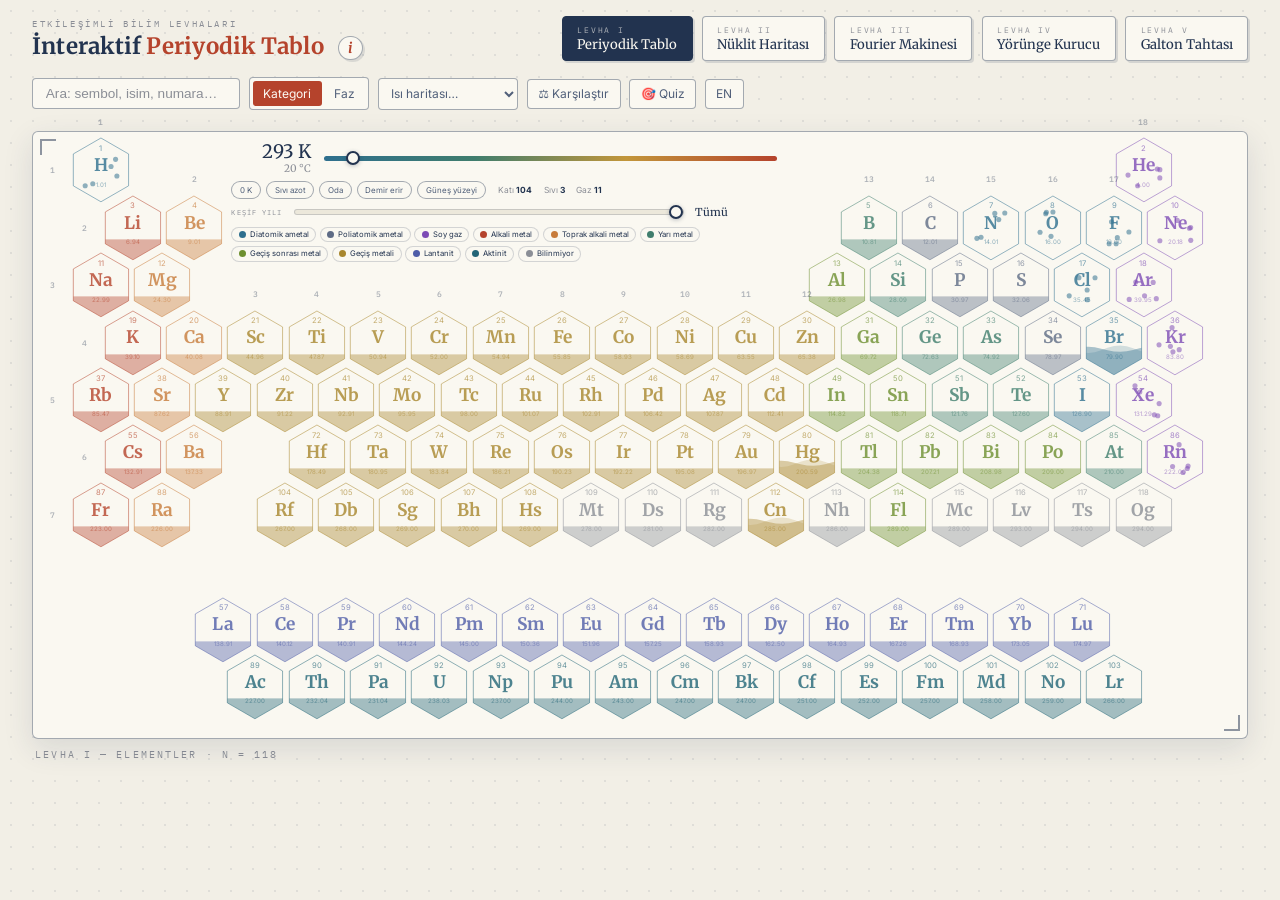
==== index.html @ 54279ea4 "Levha VI (Hücre Gezgini) seriden çıkarıldı: sekmeler kaldırıldı Co-Authored-By: Claude Fable 5 <nore" ====
<!DOCTYPE html>
<html lang="tr">
<head>
<meta charset="UTF-8">
<meta name="viewport" content="width=device-width, initial-scale=1.0">
<title>İnteraktif Periyodik Tablo</title>
<link rel="stylesheet" href="style.css">
</head>
<body>
<header class="topbar">
  <div class="brand">
    <div class="kicker" data-i18n="kicker">Etkileşimli Bilim Levhaları</div>
    <h1>İnteraktif <span>Periyodik Tablo</span>
      <button class="info-btn" id="infoBtn" title="Bu levha nedir?">i</button></h1>
  </div>
  <nav class="plate-nav">
    <a class="plate-tab active page-link" href="index.html">
      <span class="fig" data-i18n="fig1">Levha I</span>
      <span class="lbl" data-i18n="tabPt">Periyodik Tablo</span>
    </a>
    <a class="plate-tab page-link" href="nuclides.html">
      <span class="fig" data-i18n="fig2">Levha II</span>
      <span class="lbl" data-i18n="tabNuc">Nüklit Haritası</span>
    </a>
    <a class="plate-tab page-link" href="https://hakanatas.github.io/fourier-cizim-makinesi/">
      <span class="fig" data-i18n="fig3">Levha III</span>
      <span class="lbl" data-i18n="tabFx">Fourier Makinesi</span>
    </a>
    <a class="plate-tab page-link" href="https://hakanatas.github.io/yorunge-kurucu/">
      <span class="fig" data-i18n="fig4">Levha IV</span>
      <span class="lbl" data-i18n="tabOrb">Yörünge Kurucu</span>
    </a>
    <a class="plate-tab page-link" href="https://hakanatas.github.io/galton-tahtasi/">
      <span class="fig" data-i18n="fig5">Levha V</span>
      <span class="lbl" data-i18n="tabGalton">Galton Tahtası</span>
    </a>
  </nav>
  <div class="controls">
    <input id="search" type="text" data-i18n-ph="searchPh" placeholder="Ara: sembol, isim, numara…" autocomplete="off">
    <div class="modes" id="modes">
      <button data-mode="cat" class="active" data-i18n="modeCat">Kategori</button>
      <button data-mode="phase" data-i18n="modePhase">Faz</button>
    </div>
    <select id="heatSelect">
      <option value="" data-i18n="heatPh">Isı haritası…</option>
      <option value="en" data-i18n="modeEn">Elektronegatiflik</option>
      <option value="density" data-i18n="modeDensity">Yoğunluk</option>
      <option value="ion" data-i18n="modeIon">İyonlaşma enerjisi</option>
      <option value="mass" data-i18n="modeMass">Atom kütlesi</option>
      <option value="radius" data-i18n="modeRadius">Atom yarıçapı</option>
      <option value="year" data-i18n="modeYear">Keşif yılı</option>
      <option value="melt" data-i18n="modeMelt">Erime noktası</option>
      <option value="boil" data-i18n="modeBoil">Kaynama noktası</option>
    </select>
    <button id="compareBtn" class="tool-btn" data-i18n="compare">⚖ Karşılaştır</button>
    <button id="quizBtn" class="tool-btn" data-i18n="quiz">🎯 Quiz</button>
    <button id="langBtn" class="tool-btn">EN</button>
  </div>
</header>

<div class="table-wrap">
  <div class="center-controls">
    <div class="temp-row">
      <div class="temp-readout">
        <span id="tempK">293 K</span>
        <span id="tempC">20 °C</span>
      </div>
      <input id="tempSlider" type="range" min="0" max="6000" step="1" value="293">
    </div>
    <div class="temp-presets">
      <button data-t="0">0 K</button>
      <button data-t="77" data-i18n="pN2">Sıvı azot</button>
      <button data-t="293" data-i18n="pRoom">Oda</button>
      <button data-t="1811" data-i18n="pIron">Demir erir</button>
      <button data-t="5800" data-i18n="pSun">Güneş yüzeyi</button>
      <span class="phase-counts" id="phaseCounts"></span>
    </div>
    <div class="year-row">
      <span class="year-label" data-i18n="yearLabel">Keşif yılı</span>
      <input id="yearSlider" type="range" min="1650" max="2020" step="1" value="2020">
      <span id="yearReadout" data-i18n="yearAll">Tümü</span>
    </div>
    <div class="legend" id="legend"></div>
  </div>
  <div class="table-scroll">
    <div id="container"></div>
  </div>
  <div class="plate-caption" data-i18n="caption1">Levha I — Elementler · N = 118</div>
</div>

<div id="tooltip" class="tooltip" hidden></div>

<div id="panelBackdrop" class="panel-backdrop" hidden></div>
<aside id="panel" class="panel" hidden>
  <button class="panel-close" id="panelClose">×</button>
  <div class="panel-head">
    <svg id="panelHex" viewBox="0 0 120 120"></svg>
    <div class="panel-title">
      <h2 id="pName"></h2>
      <p id="pEn"></p>
      <p id="pCat"></p>
    </div>
  </div>
  <div class="panel-phase" id="pPhase"></div>
  <div class="panel-intro">
    <img id="pImg" alt="" loading="lazy">
    <p id="pBlurb"></p>
  </div>
  <svg id="bohr" viewBox="0 0 320 320"></svg>
  <h3 class="panel-sub" data-i18n="orbitals">Orbital dolulukları</h3>
  <div id="orbitals" class="orbitals"></div>
  <dl class="props" id="pProps"></dl>
  <figure id="specFig" class="spec-fig" hidden>
    <img id="pSpec" alt="" loading="lazy">
    <figcaption data-i18n="spectrum">Emisyon spektrumu</figcaption>
  </figure>
  <div class="wiki-links">
    <a id="isoLink" class="page-link" data-i18n="isotopes">🧭 İzotoplar</a>
    <a id="wikiTr" target="_blank" rel="noopener">Vikipedi (TR) ↗</a>
    <a id="wikiEn" target="_blank" rel="noopener">Wikipedia (EN) ↗</a>
  </div>
</aside>

<div id="compareCard" class="compare-card" hidden>
  <button class="panel-close" id="compareClose">×</button>
  <div class="compare-hint" id="compareHint"></div>
  <div class="compare-body" id="compareBody"></div>
</div>

<div id="quizCard" class="quiz-card" hidden>
  <button class="panel-close" id="quizClose">×</button>
  <div class="quiz-progress" id="quizProgress"></div>
  <div class="quiz-question" id="quizQuestion"></div>
  <div class="quiz-answers" id="quizAnswers"></div>
  <div class="quiz-feedback" id="quizFeedback"></div>
</div>

<svg width="0" height="0" style="position:absolute">
  <defs>
    <clipPath id="hexClip"><path id="hexClipPath"></path></clipPath>
  </defs>
</svg>

<div class="modal-backdrop" id="infoModal" hidden>
  <div class="modal">
    <button class="modal-close" id="infoClose" aria-label="Kapat">×</button>
    <div class="modal-body">
      <div class="lang-tr">
        <div class="modal-kicker">Levha I · Rehber</div>
        <h2>İnteraktif <span>Periyodik Tablo</span></h2>
        <p>Bu levha, bilinen 118 kimyasal elementin tamamını gösteren canlı bir periyodik tablodur.
          Her element altıgen bir karodur ve maddenin hâli (katı/sıvı/gaz) minik bir animasyonla canlandırılır.</p>
        <h3>Neler yapabilirsin</h3>
        <ul>
          <li><b>Sıcaklık kaydırıcısı</b> (0–6000 K): sürükledikçe her element gerçek erime/kaynama noktasına göre hâl değiştirir; katı/sıvı/gaz sayaçları anında güncellenir.</li>
          <li><b>Keşif yılı</b> kaydırıcısı: elementleri tarih sırasına göre ortaya çıkarır — 1800'de yalnızca 35 element biliniyordu.</li>
          <li><b>Isı haritaları</b>: elektronegatiflik, yoğunluk, iyonlaşma enerjisi, atom yarıçapı gibi özellikleri renk gradyanıyla gösterir.</li>
          <li><b>Arama ve filtre</b>: sembol, ad veya numarayla ara; lejanttan kategori aç/kapat.</li>
          <li>Bir elemente tıkla: <b>detay paneli</b> açılır — dönen Bohr modeli, orbital dizilimi, fiziksel/kimyasal veriler ve "İzotoplar" bağlantısı.</li>
        </ul>
        <h3>Bilimsel arka plan</h3>
        <p>Elementler artan atom numarasına (çekirdekteki proton sayısı) göre dizilir. Aynı sütundaki
          (grup) elementler benzer kimyasal davranış gösterir; aynı satır (periyot) aynı elektron kabuğunu
          doldurur. Bu düzenli tekrara "periyodik yasa" denir.</p>
        <div class="modal-tip">💡 İpucu: Sıcaklığı 5800 K'e (Güneş yüzeyi) çek ve neredeyse tüm tablonun gaza dönüşmesini izle.</div>
      </div>
      <div class="lang-en" hidden>
        <div class="modal-kicker">Plate I · Guide</div>
        <h2>Interactive <span>Periodic Table</span></h2>
        <p>This plate is a living periodic table of all 118 known chemical elements. Each element is a
          hexagonal tile, and its state of matter (solid/liquid/gas) is brought to life with a tiny animation.</p>
        <h3>What you can do</h3>
        <ul>
          <li><b>Temperature slider</b> (0–6000 K): as you drag, every element changes state at its real melting/boiling point; solid/liquid/gas counters update instantly.</li>
          <li><b>Year discovered</b> slider: reveals elements in historical order — only 35 were known in 1800.</li>
          <li><b>Heatmaps</b>: show electronegativity, density, ionization energy, atomic radius and more as a color gradient.</li>
          <li><b>Search & filter</b>: find by symbol, name or number; toggle categories from the legend.</li>
          <li>Click an element for the <b>detail panel</b> — a spinning Bohr model, orbital configuration, physical/chemical data and an "Isotopes" link.</li>
        </ul>
        <h3>The science</h3>
        <p>Elements are ordered by increasing atomic number (protons in the nucleus). Elements in the same
          column (group) behave similarly; each row (period) fills the same electron shell. This regular
          repetition is the "periodic law".</p>
        <div class="modal-tip">💡 Tip: Drag the temperature to 5800 K (the Sun's surface) and watch almost the whole table turn to gas.</div>
      </div>
    </div>
  </div>
</div>

<script src="data.js"></script>
<script src="app.js"></script>
</body>
</html>
---- style.css ----
@import url("https://fonts.googleapis.com/css2?family=Merriweather:ital,wght@0,400;0,700;1,400&family=Inter:wght@400;600;700&family=IBM+Plex+Mono:wght@400;500&display=swap");

/* ---------- dilum.dev esinli "bilimsel levha" teması ---------- */
:root {
  --paper: #f2efe6;                     /* sayfa zemini (krem kâğıt) */
  --paper-2: #faf8f1;                   /* kartlar */
  --paper-3: #ece8db;                   /* iç dolgular */
  --ink: #22334f;                       /* lacivert mürekkep */
  --ink-soft: #51607a;
  --muted: #8b8e96;
  --line: rgba(34, 51, 79, 0.18);
  --line-strong: rgba(34, 51, 79, 0.4);
  --accent: #b5432c;                    /* pas kırmızısı */
  --shadow: 0 10px 30px rgba(34, 51, 79, 0.12);
}

* { box-sizing: border-box; }

body {
  margin: 0;
  background-color: var(--paper);
  background-image: radial-gradient(rgba(34, 51, 79, 0.09) 1px, transparent 1px);
  background-size: 22px 22px;
  color: var(--ink);
  font-family: "Inter", system-ui, sans-serif;
  overflow-x: hidden;
  animation: pageIn 0.45s ease;
}
body.leaving { animation: pageOut 0.26s ease forwards; }
@keyframes pageIn { from { opacity: 0; transform: translateY(10px); } }
@keyframes pageOut { to { opacity: 0; transform: translateY(-10px); } }

/* ---------- header ---------- */
.topbar {
  display: flex;
  align-items: center;
  justify-content: space-between;
  gap: 1rem;
  flex-wrap: wrap;
  padding: 1rem 2.5vw 0.5rem;
}
.brand .kicker {
  font-family: "IBM Plex Mono", monospace;
  font-size: 0.58rem;
  letter-spacing: 0.28em;
  text-transform: uppercase;
  color: var(--muted);
  margin-bottom: 0.15rem;
}
.topbar h1 {
  margin: 0;
  font-family: "Merriweather", serif;
  font-size: 1.4rem;
  color: var(--ink);
  letter-spacing: 0.01em;
}
.topbar h1 span { color: var(--accent); }

/* levha sekmeleri (sayfalar arası gezinme) */
.plate-nav { display: flex; gap: 0.6rem; flex-wrap: wrap; }
.plate-tab {
  display: flex;
  flex-direction: column;
  gap: 0.1rem;
  padding: 0.42rem 0.9rem;
  background: var(--paper-2);
  border: 1px solid var(--line-strong);
  border-radius: 4px;
  text-decoration: none;
  color: var(--ink);
  position: relative;
  transition: all 0.18s;
  box-shadow: 2px 2px 0 rgba(34, 51, 79, 0.14);
}
.plate-tab .fig {
  font-family: "IBM Plex Mono", monospace;
  font-size: 0.52rem;
  letter-spacing: 0.22em;
  text-transform: uppercase;
  color: var(--muted);
}
.plate-tab .lbl { font-family: "Merriweather", serif; font-size: 0.82rem; }
.plate-tab:hover { transform: translateY(-2px); box-shadow: 3px 4px 0 rgba(34, 51, 79, 0.18); }
.plate-tab.active {
  background: var(--ink);
  border-color: var(--ink);
  color: var(--paper-2);
}
.plate-tab.active .fig { color: rgba(250, 248, 241, 0.65); }

.controls { display: flex; align-items: center; gap: 0.55rem; flex-wrap: wrap; }

#search {
  background: var(--paper-2);
  border: 1px solid var(--line-strong);
  color: var(--ink);
  border-radius: 4px;
  padding: 0.45rem 0.8rem;
  font-size: 0.85rem;
  width: 13rem;
  outline: none;
  transition: border-color 0.2s;
}
#search::placeholder { color: var(--muted); }
#search:focus { border-color: var(--accent); }

.modes { display: flex; background: var(--paper-2); border: 1px solid var(--line-strong); border-radius: 4px; padding: 3px; gap: 2px; }
.modes button {
  background: transparent;
  border: none;
  color: var(--ink-soft);
  font-size: 0.75rem;
  font-family: inherit;
  padding: 0.32rem 0.65rem;
  border-radius: 3px;
  cursor: pointer;
  transition: all 0.15s;
  white-space: nowrap;
}
.modes button:hover { color: var(--ink); }
.modes button.active { background: var(--accent); color: #fdfbf5; }

#heatSelect {
  background: var(--paper-2);
  border: 1px solid var(--line-strong);
  color: var(--ink-soft);
  border-radius: 4px;
  padding: 0.4rem 0.5rem;
  font-size: 0.75rem;
  font-family: inherit;
  outline: none;
  cursor: pointer;
}
#heatSelect.active { border-color: var(--accent); color: var(--accent); font-weight: 600; }

.tool-btn {
  background: var(--paper-2);
  border: 1px solid var(--line-strong);
  color: var(--ink-soft);
  font-size: 0.75rem;
  font-family: inherit;
  padding: 0.4rem 0.65rem;
  border-radius: 4px;
  cursor: pointer;
  transition: all 0.15s;
  white-space: nowrap;
}
.tool-btn:hover { color: var(--accent); border-color: var(--accent); }
.tool-btn.active { background: var(--accent); border-color: var(--accent); color: #fdfbf5; }

/* ---------- tablo levhası ---------- */
.table-wrap {
  width: 95vw;
  margin: 0.8rem auto 2rem;
  position: relative;
}
.table-scroll { border-radius: 6px; }
#container {
  width: 95vw;
  height: 47.5vw;
  background: var(--paper-2);
  border: 1px solid var(--line-strong);
  position: relative;
  border-radius: 6px;
  box-shadow: var(--shadow);
}
/* köşe tik işaretleri */
#container::before, #container::after {
  content: "";
  position: absolute;
  width: 14px; height: 14px;
  border-color: var(--ink);
  border-style: solid;
  opacity: 0.5;
}
#container::before { top: 7px; left: 7px; border-width: 2px 0 0 2px; }
#container::after { bottom: 7px; right: 7px; border-width: 0 2px 2px 0; }

.plate-caption {
  margin: 0.55rem 0 0 0.2rem;
  font-family: "IBM Plex Mono", monospace;
  font-size: 0.6rem;
  letter-spacing: 0.22em;
  text-transform: uppercase;
  color: var(--muted);
}

.tile {
  width: 5.2632%;
  height: 10.5264%;
  position: absolute;
  cursor: pointer;
  transition: opacity 0.35s, transform 0.18s, filter 0.18s;
}
.tile:hover { transform: scale(1.28) !important; z-index: 5; }
.tile.dim { opacity: 0.1; pointer-events: none; }
.tile.undiscovered { opacity: 0.05; pointer-events: none; }
.tile.hl { filter: saturate(1.9) contrast(1.25); }
.tile.cmp-sel { filter: saturate(1.8) drop-shadow(0 0 0.35vw rgba(181, 67, 44, 0.7)); }
.tile .svg { width: 100%; height: 100%; overflow: visible; }

.tile.flash-ok { animation: flashOk 0.7s ease; }
.tile.flash-bad { animation: flashBad 0.7s ease; }
@keyframes flashOk {
  0%, 100% { filter: none; }
  30% { filter: saturate(2) drop-shadow(0 0 0.8vw #3f7d6d); }
}
@keyframes flashBad {
  0%, 100% { filter: none; }
  30% { filter: saturate(2) drop-shadow(0 0 0.8vw #b5432c); }
}

.element-name {
  position: absolute;
  left: 50%; top: 42%;
  transform: translate(-50%, -50%);
  font-size: 1.35vw;
  font-family: "Merriweather", serif;
  font-weight: 700;
  pointer-events: none;
}
.element-number {
  position: absolute;
  left: 50%; top: 15%;
  transform: translate(-50%, -50%);
  font-size: 0.6vw;
  pointer-events: none;
}
.element-mass {
  position: absolute;
  left: 50%; top: 71%;
  transform: translate(-50%, -50%);
  font-size: 0.48vw;
  opacity: 0.8;
  pointer-events: none;
}

.grid-label {
  position: absolute;
  color: rgba(34, 51, 79, 0.38);
  font-family: "IBM Plex Mono", monospace;
  font-size: 0.6vw;
  font-weight: 500;
  pointer-events: none;
  transform: translate(-50%, -50%);
}

/* ---------- orta boşluktaki kontroller ---------- */
.center-controls {
  position: absolute;
  left: 16.4%;
  top: 1.7%;
  width: 45%;
  display: flex;
  flex-direction: column;
  gap: 0.45vw;
  z-index: 2;
}
.temp-row { display: flex; align-items: center; gap: 0.9vw; }
.temp-readout {
  display: flex;
  flex-direction: column;
  align-items: flex-end;
  font-family: "Merriweather", serif;
  min-width: 6.2vw;
}
#tempK { font-size: 1.45vw; color: var(--ink); line-height: 1.1; }
#tempC { font-size: 0.8vw; color: var(--muted); }

input[type="range"] {
  -webkit-appearance: none;
  appearance: none;
  flex: 1;
  height: 0.4vw;
  border-radius: 1vw;
  outline: none;
  cursor: pointer;
}
#tempSlider { background: linear-gradient(90deg, #2e6f8e, #3f7d6d, #c2963a, #b5432c); }
#yearSlider { background: var(--paper-3); border: 1px solid var(--line); }
input[type="range"]::-webkit-slider-thumb {
  -webkit-appearance: none;
  appearance: none;
  width: 1.1vw; height: 1.1vw;
  border-radius: 50%;
  background: var(--paper-2);
  border: 2px solid var(--ink);
  box-shadow: 0 1px 4px rgba(34, 51, 79, 0.3);
}
input[type="range"]::-moz-range-thumb {
  width: 1.1vw; height: 1.1vw;
  border-radius: 50%;
  background: var(--paper-2);
  border: 2px solid var(--ink);
}

.temp-presets { display: flex; gap: 0.4vw; flex-wrap: wrap; align-items: center; }
.temp-presets button {
  background: var(--paper-2);
  border: 1px solid var(--line-strong);
  color: var(--ink-soft);
  font-size: 0.62vw;
  font-family: inherit;
  padding: 0.25vw 0.6vw;
  border-radius: 1vw;
  cursor: pointer;
  transition: all 0.15s;
}
.temp-presets button:hover { color: var(--accent); border-color: var(--accent); }

.phase-counts { display: flex; gap: 0.9vw; font-size: 0.66vw; color: var(--muted); margin-left: 0.6vw; }
.phase-counts b { color: var(--ink); }

.year-row { display: flex; align-items: center; gap: 0.7vw; }
.year-label {
  font-family: "IBM Plex Mono", monospace;
  font-size: 0.58vw;
  letter-spacing: 0.15em;
  text-transform: uppercase;
  color: var(--muted);
  white-space: nowrap;
}
#yearReadout {
  font-family: "Merriweather", serif;
  font-size: 0.85vw;
  color: var(--ink);
  min-width: 6.5vw;
}

.legend { display: flex; flex-wrap: wrap; gap: 0.3vw; margin-top: 0.15vw; }
.legend-chip {
  display: flex;
  align-items: center;
  gap: 0.3vw;
  font-size: 0.6vw;
  padding: 0.18vw 0.5vw;
  border-radius: 1vw;
  background: var(--paper-2);
  border: 1px solid var(--line);
  cursor: pointer;
  user-select: none;
  transition: all 0.15s;
}
.legend-chip .dot { width: 0.55vw; height: 0.55vw; border-radius: 50%; }
.legend-chip.off { opacity: 0.32; }
.legend-chip:hover { border-color: var(--line-strong); }

/* ---------- tooltip ---------- */
.tooltip {
  position: fixed;
  z-index: 50;
  background: var(--paper-2);
  border: 1px solid var(--line-strong);
  border-radius: 6px;
  padding: 0.55rem 0.8rem;
  pointer-events: none;
  font-size: 0.75rem;
  line-height: 1.45;
  box-shadow: var(--shadow);
  max-width: 15rem;
  color: var(--ink);
}
.tooltip .tt-name { font-family: "Merriweather", serif; font-size: 0.9rem; }
.tooltip .tt-row { color: var(--ink-soft); }
.tooltip .tt-row b { color: var(--ink); font-weight: 600; }

/* ---------- detay paneli ---------- */
.panel-backdrop {
  position: fixed;
  inset: 0;
  background: rgba(34, 51, 79, 0.28);
  z-index: 90;
  backdrop-filter: blur(2px);
}
.panel {
  position: fixed;
  top: 0; right: 0;
  height: 100vh;
  width: min(27rem, 94vw);
  background: var(--paper-2);
  border-left: 3px solid var(--el-color, var(--accent));
  z-index: 100;
  padding: 1.2rem 1.4rem 2rem;
  overflow-y: auto;
  box-shadow: -12px 0 40px rgba(34, 51, 79, 0.25);
  animation: slideIn 0.25s ease;
}
@keyframes slideIn { from { transform: translateX(100%); } to { transform: translateX(0); } }

.panel-close {
  position: absolute;
  top: 0.7rem; right: 0.9rem;
  background: none;
  border: none;
  color: var(--muted);
  font-size: 1.6rem;
  cursor: pointer;
  line-height: 1;
  z-index: 2;
}
.panel-close:hover { color: var(--ink); }

.panel-head { display: flex; gap: 1rem; align-items: center; }
#panelHex { width: 6rem; height: 6rem; flex-shrink: 0; }
.panel-title h2 { margin: 0; font-family: "Merriweather", serif; font-size: 1.45rem; color: var(--ink); }
.panel-title p { margin: 0.15rem 0 0; font-size: 0.8rem; color: var(--ink-soft); }
#pCat { color: var(--el-color, var(--ink-soft)); font-weight: 600; }

.panel-phase {
  margin-top: 0.8rem;
  padding: 0.5rem 0.8rem;
  border-radius: 6px;
  background: var(--paper-3);
  border: 1px solid var(--line);
  font-size: 0.8rem;
}
.panel-phase b { font-size: 0.95rem; }

.panel-intro {
  display: flex;
  gap: 0.8rem;
  margin-top: 0.8rem;
  align-items: flex-start;
}
#pImg {
  width: 6.2rem;
  height: 6.2rem;
  object-fit: cover;
  border-radius: 6px;
  border: 1px solid var(--line-strong);
  flex-shrink: 0;
}
#pImg.hidden { display: none; }
#pBlurb { margin: 0; font-size: 0.82rem; line-height: 1.5; color: var(--ink-soft); }

#bohr { width: 100%; max-height: 15rem; margin-top: 0.3rem; }
.bohr-ring { fill: none; stroke: var(--line); stroke-width: 1; }
.bohr-spin { animation: spin var(--dur, 10s) linear infinite; transform-origin: 160px 160px; }
.bohr-spin.rev { animation-direction: reverse; }
@keyframes spin { to { transform: rotate(360deg); } }

.panel-sub {
  margin: 0.9rem 0 0.4rem;
  font-family: "IBM Plex Mono", monospace;
  font-size: 0.62rem;
  font-weight: 500;
  text-transform: uppercase;
  letter-spacing: 0.16em;
  color: var(--muted);
}
.orbitals { display: flex; flex-wrap: wrap; gap: 0.35rem; }
.orb-sub {
  display: flex;
  align-items: center;
  gap: 0.25rem;
  background: var(--paper-3);
  border: 1px solid var(--line);
  border-radius: 5px;
  padding: 0.25rem 0.4rem;
}
.orb-lbl { font-size: 0.65rem; color: var(--ink-soft); min-width: 1.1rem; font-weight: 600; }
.orb-box {
  width: 1.05rem; height: 1.05rem;
  border: 1px solid var(--line-strong);
  border-radius: 3px;
  display: flex;
  align-items: center;
  justify-content: center;
  font-size: 0.62rem;
  color: var(--el-color, var(--ink));
  letter-spacing: -0.12em;
  padding-bottom: 0.1rem;
  background: var(--paper-2);
}

.props { margin: 0.9rem 0 0; display: grid; grid-template-columns: 1fr 1fr; gap: 0.45rem 0.9rem; }
.props > div { background: var(--paper-3); border: 1px solid var(--line); border-radius: 6px; padding: 0.5rem 0.7rem; }
.props dt {
  font-family: "IBM Plex Mono", monospace;
  font-size: 0.55rem;
  text-transform: uppercase;
  letter-spacing: 0.12em;
  color: var(--muted);
  margin: 0;
}
.props dd { font-size: 0.85rem; margin: 0.15rem 0 0; color: var(--ink); word-break: break-word; }
.props .wide { grid-column: 1 / -1; }

.spec-fig { margin: 0.9rem 0 0; }
.spec-fig img { width: 100%; border-radius: 6px; border: 1px solid var(--line-strong); display: block; }
.spec-fig figcaption {
  font-family: "IBM Plex Mono", monospace;
  font-size: 0.58rem;
  letter-spacing: 0.14em;
  text-transform: uppercase;
  color: var(--muted);
  margin-top: 0.35rem;
  text-align: center;
}

.wiki-links { display: flex; gap: 0.6rem; margin-top: 1rem; }
.wiki-links a {
  flex: 1;
  text-align: center;
  background: var(--paper-2);
  border: 1px solid var(--line-strong);
  color: var(--ink-soft);
  border-radius: 6px;
  padding: 0.5rem;
  font-size: 0.75rem;
  text-decoration: none;
  cursor: pointer;
  transition: all 0.15s;
  box-shadow: 2px 2px 0 rgba(34, 51, 79, 0.12);
}
.wiki-links a:hover {
  border-color: var(--el-color, var(--accent));
  color: var(--ink);
  transform: translateY(-1px);
}

/* ---------- karşılaştırma kartı ---------- */
.compare-card {
  position: fixed;
  left: 50%;
  bottom: 1rem;
  transform: translateX(-50%);
  width: min(46rem, 94vw);
  background: var(--paper-2);
  border: 1px solid var(--line-strong);
  border-radius: 8px;
  z-index: 80;
  padding: 1rem 1.2rem;
  box-shadow: var(--shadow);
}
.compare-hint { font-size: 0.78rem; color: var(--ink-soft); text-align: center; }
.compare-title { display: flex; justify-content: space-between; margin-bottom: 0.6rem; }
.compare-title span { font-family: "Merriweather", serif; font-size: 1rem; }
.cmp-row { display: grid; grid-template-columns: 1fr 7.5rem 1fr; align-items: center; gap: 0.5rem; margin-top: 0.3rem; }
.cmp-label {
  text-align: center;
  font-family: "IBM Plex Mono", monospace;
  font-size: 0.52rem;
  color: var(--muted);
  text-transform: uppercase;
  letter-spacing: 0.1em;
}
.cmp-bar { height: 0.85rem; background: var(--paper-3); border: 1px solid var(--line); border-radius: 3px; position: relative; overflow: hidden; }
.cmp-bar .fill { position: absolute; top: 0; height: 100%; border-radius: 2px; transition: width 0.4s ease; }
.cmp-bar.left .fill { right: 0; }
.cmp-bar.right .fill { left: 0; }
.cmp-val { position: absolute; top: 50%; transform: translateY(-50%); font-size: 0.6rem; color: var(--ink); z-index: 1; }
.cmp-bar.left .cmp-val { left: 0.35rem; }
.cmp-bar.right .cmp-val { right: 0.35rem; }

/* ---------- quiz kartı ---------- */
.quiz-card {
  position: fixed;
  left: 50%;
  top: 4.2rem;
  transform: translateX(-50%);
  width: min(30rem, 94vw);
  background: var(--paper-2);
  border: 1px solid var(--line-strong);
  border-radius: 8px;
  z-index: 80;
  padding: 1rem 1.2rem 1.1rem;
  box-shadow: var(--shadow);
  text-align: center;
}
.quiz-progress {
  font-family: "IBM Plex Mono", monospace;
  font-size: 0.6rem;
  letter-spacing: 0.14em;
  text-transform: uppercase;
  color: var(--muted);
  margin-bottom: 0.4rem;
}
.quiz-question { font-size: 1rem; font-family: "Merriweather", serif; color: var(--ink); line-height: 1.4; }
.quiz-answers { display: flex; gap: 0.6rem; justify-content: center; margin-top: 0.7rem; flex-wrap: wrap; }
.quiz-answers button {
  background: var(--paper-2);
  border: 1px solid var(--line-strong);
  color: var(--ink);
  font-family: inherit;
  font-size: 0.85rem;
  padding: 0.5rem 1.1rem;
  border-radius: 6px;
  cursor: pointer;
  transition: all 0.15s;
  box-shadow: 2px 2px 0 rgba(34, 51, 79, 0.12);
}
.quiz-answers button:hover { border-color: var(--accent); transform: translateY(-1px); }
.quiz-feedback { font-size: 0.8rem; margin-top: 0.5rem; min-height: 1.1rem; }
.quiz-feedback.ok { color: #3f7d6d; }
.quiz-feedback.bad { color: var(--accent); }

/* ---------- info butonu + modal ---------- */
.info-btn {
  display: inline-flex; align-items: center; justify-content: center;
  width: 1.55rem; height: 1.55rem; margin-left: 0.55rem; vertical-align: middle;
  border-radius: 50%; border: 1px solid var(--line-strong);
  background: var(--paper-2); color: var(--accent);
  font-family: "Merriweather", serif; font-size: 0.9rem; font-style: italic; font-weight: 700;
  cursor: pointer; transition: all 0.15s; box-shadow: 2px 2px 0 rgba(34,51,79,0.12); line-height: 1;
}
.info-btn:hover { background: var(--accent); color: #fdfbf5; border-color: var(--accent); transform: translateY(-1px); }

.modal-backdrop {
  position: fixed; inset: 0; z-index: 300;
  background: rgba(34,51,79,0.42); backdrop-filter: blur(3px);
  display: flex; align-items: center; justify-content: center; padding: 5vh 4vw;
  animation: fadeIn 0.2s ease;
}
.modal-backdrop[hidden] { display: none; }
@keyframes fadeIn { from { opacity: 0; } }
.modal {
  position: relative; max-width: 41rem; width: 100%; max-height: 90vh; overflow-y: auto;
  background-color: var(--paper);
  background-image: radial-gradient(rgba(34,51,79,0.06) 1px, transparent 1px);
  background-size: 22px 22px;
  border: 1px solid var(--line-strong); border-radius: 8px;
  padding: 1.7rem 1.9rem 1.9rem; box-shadow: 0 24px 64px rgba(34,51,79,0.4);
  animation: modalIn 0.24s ease;
}
.modal::before, .modal::after {
  content: ""; position: absolute; width: 13px; height: 13px;
  border-color: var(--ink); border-style: solid; opacity: 0.45; pointer-events: none;
}
.modal::before { top: 8px; left: 8px; border-width: 2px 0 0 2px; }
.modal::after { bottom: 8px; right: 8px; border-width: 0 2px 2px 0; }
@keyframes modalIn { from { transform: translateY(16px); opacity: 0; } }
.modal-close {
  position: absolute; top: 0.6rem; right: 0.9rem; background: none; border: none;
  color: var(--muted); font-size: 1.8rem; cursor: pointer; line-height: 1; z-index: 2;
}
.modal-close:hover { color: var(--ink); }
.modal-kicker {
  font-family: "IBM Plex Mono", monospace; font-size: 0.6rem; letter-spacing: 0.2em;
  text-transform: uppercase; color: var(--muted); margin-bottom: 0.5rem;
}
.modal-body h2 { margin: 0 0 0.6rem; font-family: "Merriweather", serif; font-size: 1.45rem; color: var(--ink); }
.modal-body h2 span { color: var(--accent); }
.modal-body h3 {
  margin: 1.15rem 0 0.4rem; font-family: "IBM Plex Mono", monospace; font-size: 0.68rem;
  letter-spacing: 0.14em; text-transform: uppercase; color: var(--accent);
}
.modal-body p { margin: 0 0 0.6rem; font-size: 0.86rem; line-height: 1.62; color: var(--ink-soft); }
.modal-body ul { margin: 0 0 0.6rem; padding-left: 1.15rem; }
.modal-body li { font-size: 0.86rem; line-height: 1.55; color: var(--ink-soft); margin-bottom: 0.3rem; }
.modal-body b { color: var(--ink); }
.modal-tip {
  margin-top: 0.9rem; padding: 0.6rem 0.9rem; border-radius: 6px;
  background: var(--paper-3); border-left: 3px solid var(--accent);
  font-size: 0.82rem; color: var(--ink-soft); line-height: 1.55;
}
.modal-body [hidden] { display: none; }
@media (max-width: 760px) {
  .modal { padding: 1.3rem 1.15rem 1.5rem; }
  .modal-body h2 { font-size: 1.2rem; }
}

/* ---------- küçük ekranlar ---------- */
@media (max-width: 760px) {
  .topbar { padding: 0.8rem 3vw 0.4rem; gap: 0.7rem; }
  .brand .kicker { font-size: 0.52rem; letter-spacing: 0.2em; }
  .topbar h1 { font-size: 1.12rem; }
  .plate-nav { width: 100%; }
  .plate-tab { flex: 1 1 30%; padding: 0.4rem 0.45rem; }
  .plate-tab .lbl { font-size: 0.62rem; white-space: nowrap; }
  .plate-tab .fig { font-size: 0.44rem; }
  .controls { width: 100%; }
  #search { flex: 1 1 100%; width: auto; font-size: 0.8rem; }
  .modes button { font-size: 0.7rem; padding: 0.3rem 0.5rem; }
  #heatSelect, .tool-btn { font-size: 0.7rem; padding: 0.35rem 0.5rem; }

  /* kontroller tablonun üstünde ayrı bir kart olur */
  .table-wrap { width: 100%; margin: 0.5rem 0 1.6rem; }
  .center-controls {
    position: static;
    width: auto;
    margin: 0 3vw 0.7rem;
    background: var(--paper-2);
    border: 1px solid var(--line-strong);
    border-radius: 6px;
    padding: 0.7rem 0.8rem;
    gap: 0.5rem;
    box-shadow: 2px 2px 0 rgba(34, 51, 79, 0.1);
  }
  .temp-row { gap: 0.7rem; }
  .temp-readout { min-width: 4.6rem; }
  #tempK { font-size: 1.15rem; }
  #tempC { font-size: 0.72rem; }
  input[type="range"] { height: 6px; border-radius: 6px; }
  input[type="range"]::-webkit-slider-thumb { width: 18px; height: 18px; }
  input[type="range"]::-moz-range-thumb { width: 18px; height: 18px; }
  .temp-presets { gap: 0.3rem; }
  .temp-presets button { font-size: 0.66rem; padding: 0.22rem 0.55rem; border-radius: 1rem; }
  .phase-counts { font-size: 0.68rem; gap: 0.7rem; margin-left: 0.3rem; }
  .year-row { gap: 0.6rem; }
  .year-label { font-size: 0.56rem; }
  #yearReadout { font-size: 0.8rem; min-width: 6.6rem; }
  .legend { gap: 0.28rem; margin-top: 0.2rem; }
  .legend-chip { font-size: 0.66rem; padding: 0.18rem 0.5rem; border-radius: 1rem; }
  .legend-chip .dot { width: 0.55rem; height: 0.55rem; }

  /* tablo 90° çevrilir ve ekrana sığar (periyotlar sütun, gruplar satır) */
  .table-scroll { margin: 0 3vw; }
  .plate-caption { margin-left: 3vw; font-size: 0.52rem; }
}

/* ---------- çevrilmiş (dikey/mobil) tablo düzeni ---------- */
#container.transposed {
  width: 100%;
  height: auto;
  aspect-ratio: 56 / 84;
}
.transposed .tile { width: 8.9286%; height: 5.9524%; }  /* 5/56 ve 5/84 birim */
.transposed .element-name { font-size: 3.1vw; top: 46%; }
.transposed .element-number { font-size: 1.5vw; top: 14%; }
.transposed .element-mass { display: none; }
.transposed .grid-label { font-size: 1.7vw; }
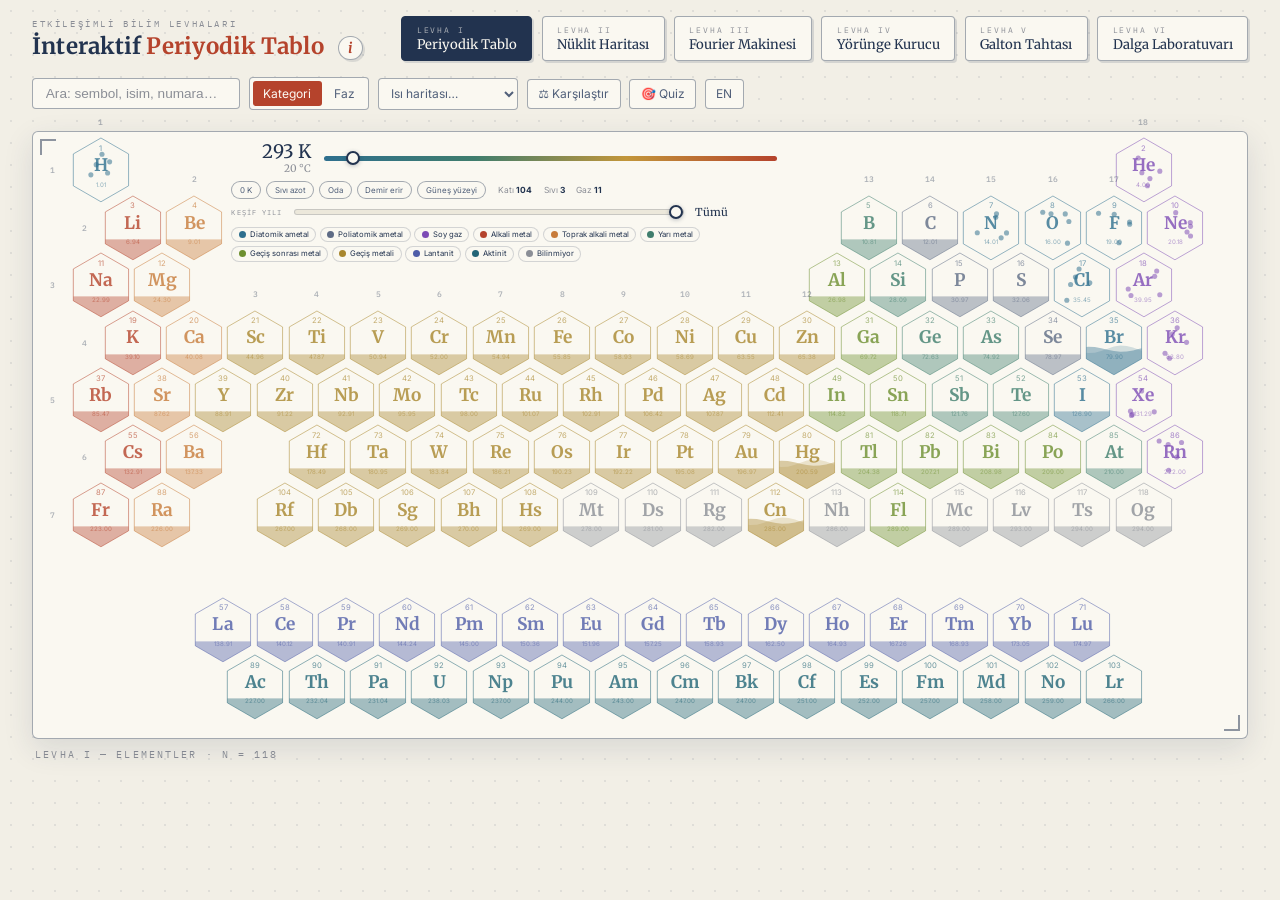
==== commit 4d72d4df: "Levha VI (Dalga Laboratuvarı) sekmesi eklendi Co-Authored-By: Claude Fable 5 <noreply@anthropic.com>" ====
--- a/index.html
+++ b/index.html
@@ -33,6 +33,10 @@
     <a class="plate-tab page-link" href="https://hakanatas.github.io/galton-tahtasi/">
       <span class="fig" data-i18n="fig5">Levha V</span>
       <span class="lbl" data-i18n="tabGalton">Galton Tahtası</span>
+    </a>
+    <a class="plate-tab page-link" href="https://hakanatas.github.io/dalga-laboratuvari/">
+      <span class="fig" data-i18n="fig6">Levha VI</span>
+      <span class="lbl" data-i18n="tabWave">Dalga Laboratuvarı</span>
     </a>
   </nav>
   <div class="controls">
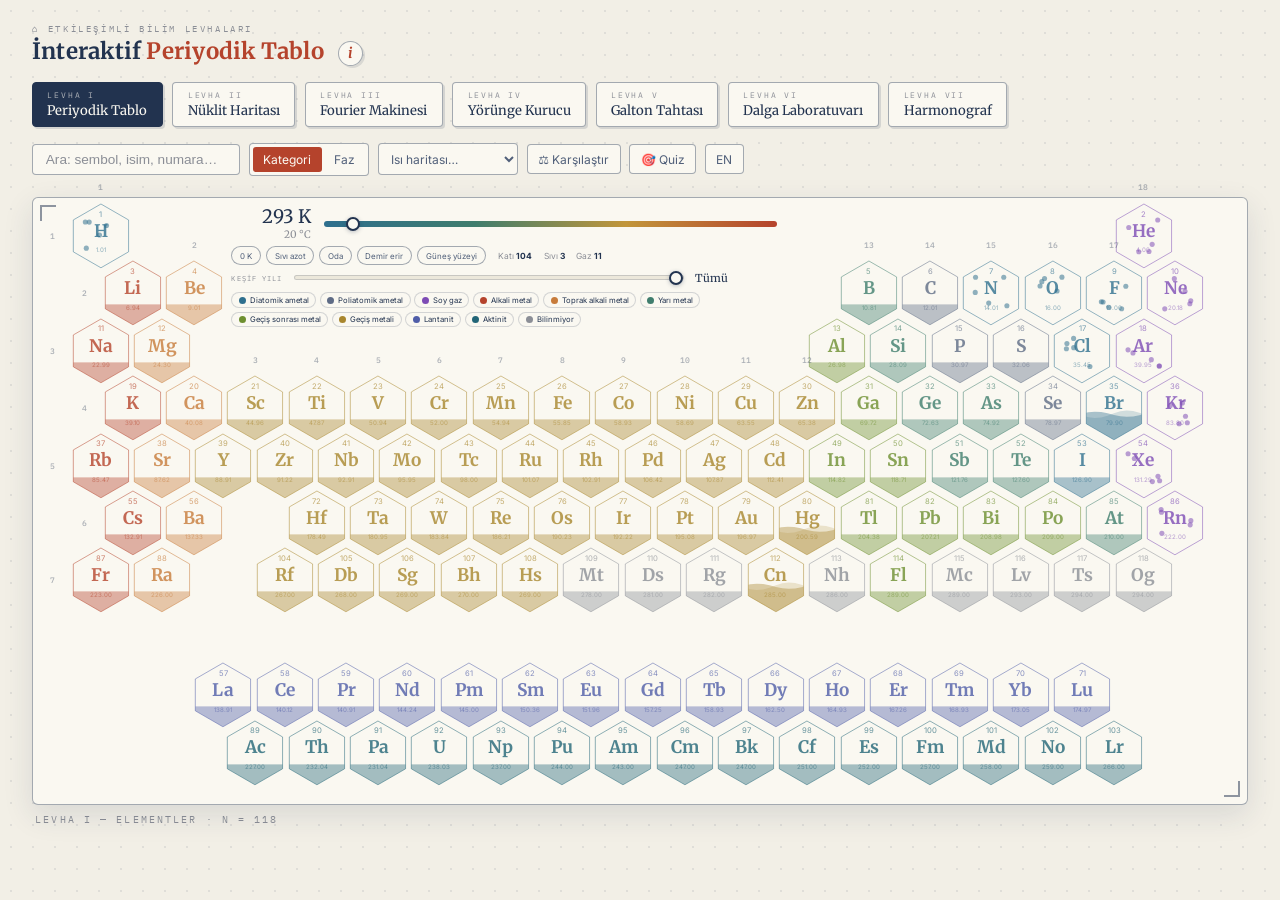
==== commit 0b9546fb: "Levha VII (Harmonograf) sekmesi + ana sayfaya (⌂) geri dönüş linki tüm sayfalara eklendi Co-Authored" ====
--- a/index.html
+++ b/index.html
@@ -9,7 +9,7 @@
 <body>
 <header class="topbar">
   <div class="brand">
-    <div class="kicker" data-i18n="kicker">Etkileşimli Bilim Levhaları</div>
+    <a class="kicker page-link" href="https://hakanatas.github.io/bilim-levhalari/" data-i18n="kicker">⌂ Etkileşimli Bilim Levhaları</a>
     <h1>İnteraktif <span>Periyodik Tablo</span>
       <button class="info-btn" id="infoBtn" title="Bu levha nedir?">i</button></h1>
   </div>
@@ -37,6 +37,10 @@
     <a class="plate-tab page-link" href="https://hakanatas.github.io/dalga-laboratuvari/">
       <span class="fig" data-i18n="fig6">Levha VI</span>
       <span class="lbl" data-i18n="tabWave">Dalga Laboratuvarı</span>
+    </a>
+    <a class="plate-tab page-link" href="https://hakanatas.github.io/harmonograf/">
+      <span class="fig" data-i18n="fig7">Levha VII</span>
+      <span class="lbl" data-i18n="tabHarm">Harmonograf</span>
     </a>
   </nav>
   <div class="controls">
--- a/style.css
+++ b/style.css
@@ -594,6 +594,9 @@
 .quiz-feedback { font-size: 0.8rem; margin-top: 0.5rem; min-height: 1.1rem; }
 .quiz-feedback.ok { color: #3f7d6d; }
 .quiz-feedback.bad { color: var(--accent); }
+
+.brand a.kicker { text-decoration: none; cursor: pointer; display: inline-block; transition: color 0.15s; }
+.brand a.kicker:hover { color: var(--accent); }
 
 /* ---------- info butonu + modal ---------- */
 .info-btn {
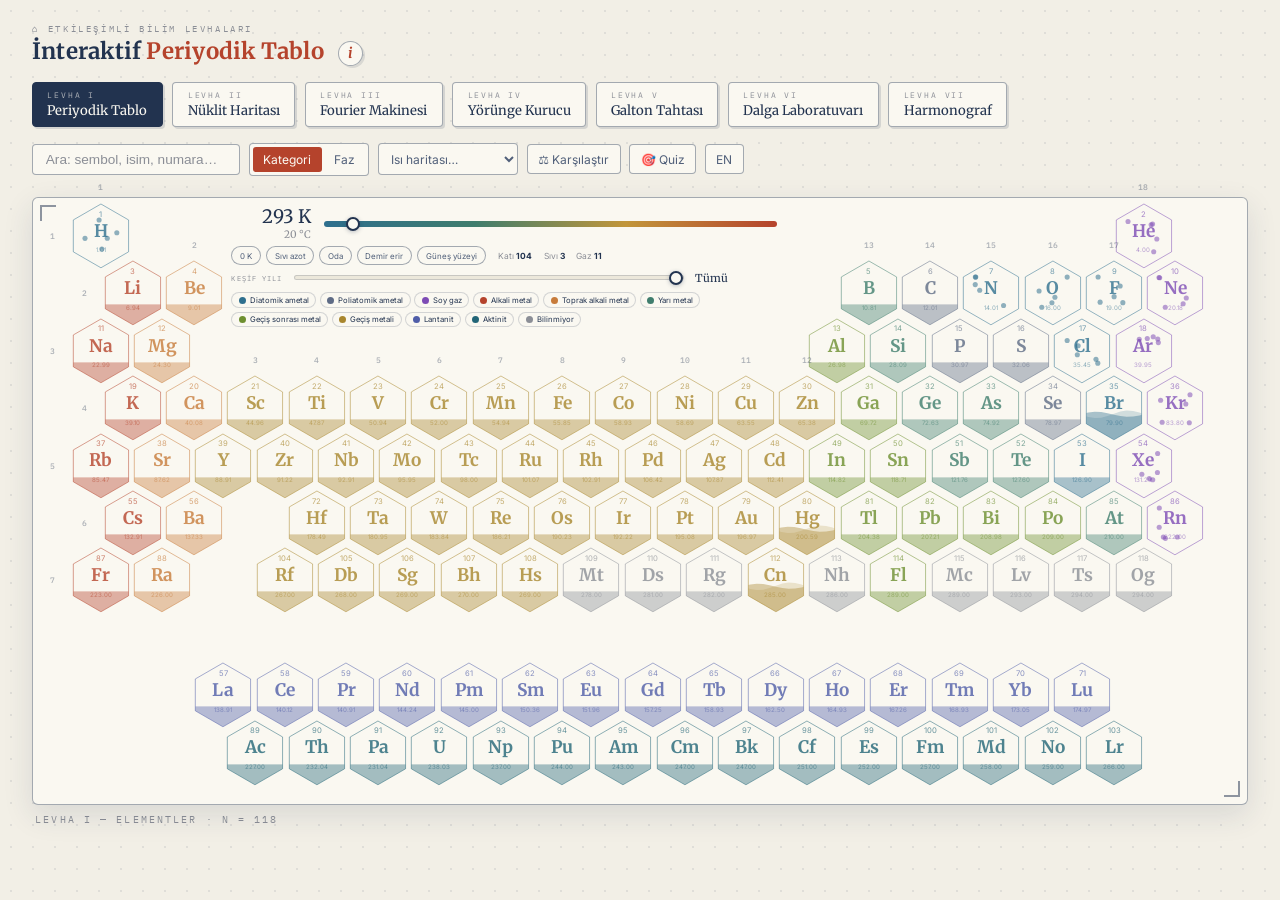
==== commit 10bed0f1: "Sosyal paylaşım kartları (og:image), favicon ve SEO meta etiketleri eklendi Co-Authored-By: Claude F" ====
--- a/index.html
+++ b/index.html
@@ -5,6 +5,17 @@
 <meta name="viewport" content="width=device-width, initial-scale=1.0">
 <title>İnteraktif Periyodik Tablo</title>
 <link rel="stylesheet" href="style.css">
+<meta name="description" content="118 elementin canlı, etkileşimli tablosu — sıcaklıkla faz değişimi, ısı haritaları, animasyonlu Bohr modeli ve izotoplar.">
+<link rel="icon" href="data:image/svg+xml,%3Csvg%20xmlns%3D%27http%3A%2F%2Fwww.w3.org%2F2000%2Fsvg%27%20viewBox%3D%270%200%2032%2032%27%3E%3Crect%20width%3D%2732%27%20height%3D%2732%27%20rx%3D%277%27%20fill%3D%27%23f2efe6%27%2F%3E%3Cpath%20d%3D%27M16%204.5L26.4%2010.5L26.4%2021.5L16%2027.5L5.6%2021.5L5.6%2010.5Z%27%20fill%3D%27none%27%20stroke%3D%27%2322334f%27%20stroke-width%3D%272.4%27%2F%3E%3Ccircle%20cx%3D%2716%27%20cy%3D%2716%27%20r%3D%273.6%27%20fill%3D%27%23b5432c%27%2F%3E%3C%2Fsvg%3E">
+<meta property="og:type" content="website">
+<meta property="og:title" content="İnteraktif Periyodik Tablo">
+<meta property="og:description" content="118 elementin canlı, etkileşimli tablosu — sıcaklıkla faz değişimi, ısı haritaları, animasyonlu Bohr modeli ve izotoplar.">
+<meta property="og:image" content="https://hakanatas.github.io/interactive-periodic-table/og-image.png">
+<meta property="og:url" content="https://hakanatas.github.io/interactive-periodic-table/">
+<meta name="twitter:card" content="summary_large_image">
+<meta name="twitter:title" content="İnteraktif Periyodik Tablo">
+<meta name="twitter:description" content="118 elementin canlı, etkileşimli tablosu — sıcaklıkla faz değişimi, ısı haritaları, animasyonlu Bohr modeli ve izotoplar.">
+<meta name="twitter:image" content="https://hakanatas.github.io/interactive-periodic-table/og-image.png">
 </head>
 <body>
 <header class="topbar">
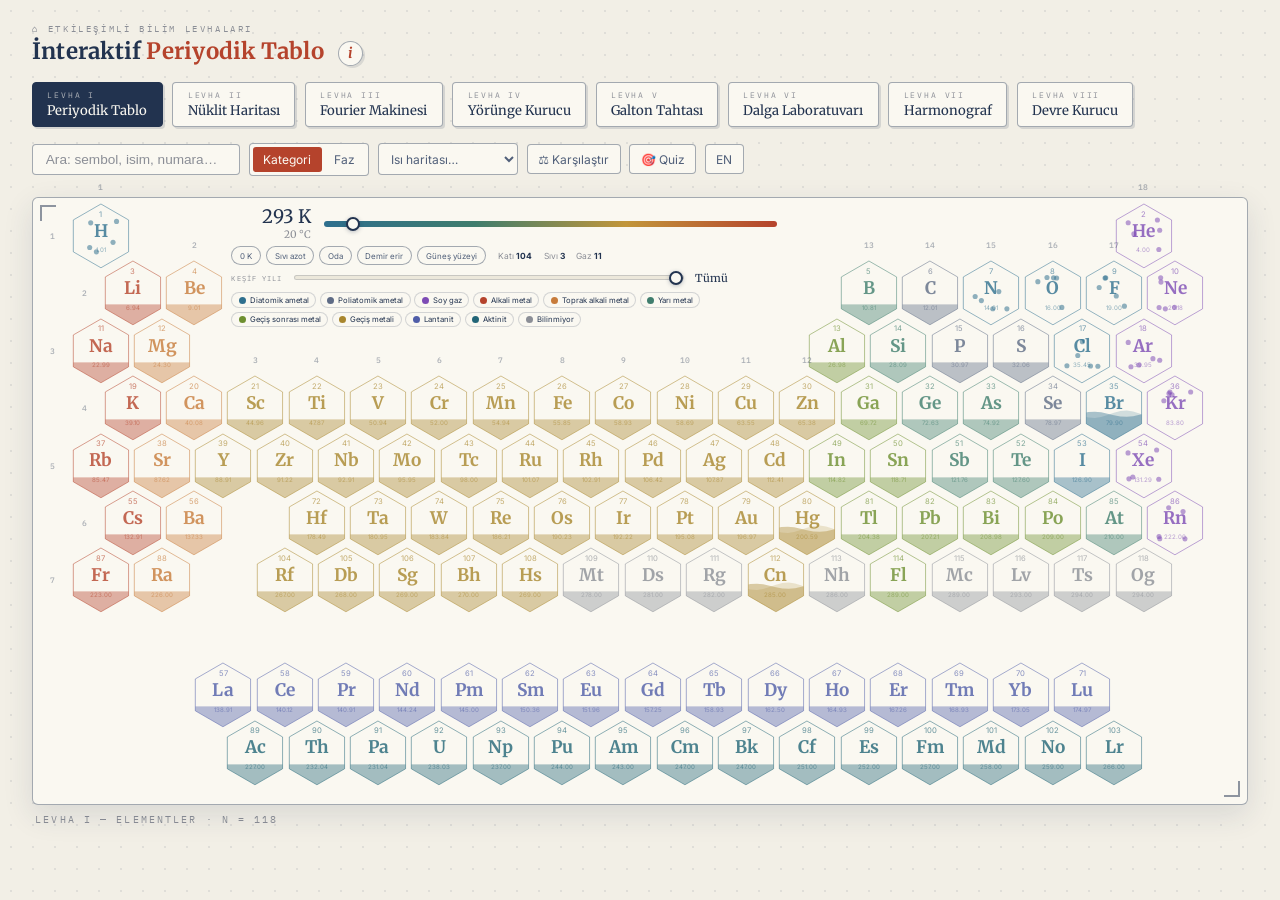
==== commit 77ad663b: "Levha VIII (Devre Kurucu) sekmesi + i18n eklendi Co-Authored-By: Claude Fable 5 <noreply@anthropic.c" ====
--- a/index.html
+++ b/index.html
@@ -52,6 +52,10 @@
     <a class="plate-tab page-link" href="https://hakanatas.github.io/harmonograf/">
       <span class="fig" data-i18n="fig7">Levha VII</span>
       <span class="lbl" data-i18n="tabHarm">Harmonograf</span>
+    </a>
+    <a class="plate-tab page-link" href="https://hakanatas.github.io/devre-kurucu/">
+      <span class="fig" data-i18n="fig8">Levha VIII</span>
+      <span class="lbl" data-i18n="tabDevre">Devre Kurucu</span>
     </a>
   </nav>
   <div class="controls">
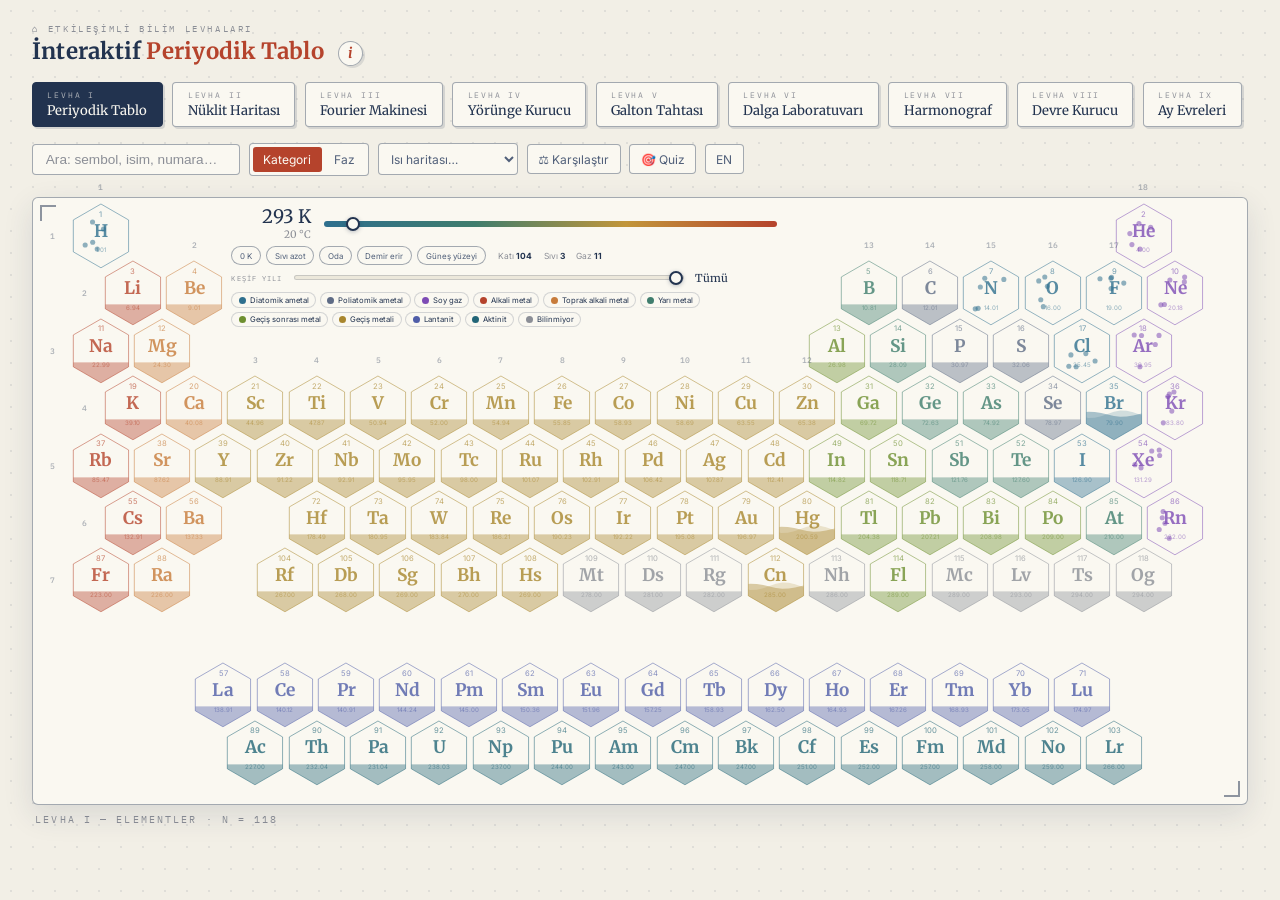
==== commit 212d4451: "Levha IX (Ay Evreleri) sekmesi eklendi Co-Authored-By: Claude Opus 4.8 <noreply@anthropic.com>" ====
--- a/index.html
+++ b/index.html
@@ -56,6 +56,10 @@
     <a class="plate-tab page-link" href="https://hakanatas.github.io/devre-kurucu/">
       <span class="fig" data-i18n="fig8">Levha VIII</span>
       <span class="lbl" data-i18n="tabDevre">Devre Kurucu</span>
+    </a>
+    <a class="plate-tab page-link" href="https://hakanatas.github.io/ay-evreleri/">
+      <span class="fig" data-i18n="fig9">Levha IX</span>
+      <span class="lbl" data-i18n="tabAy">Ay Evreleri</span>
     </a>
   </nav>
   <div class="controls">
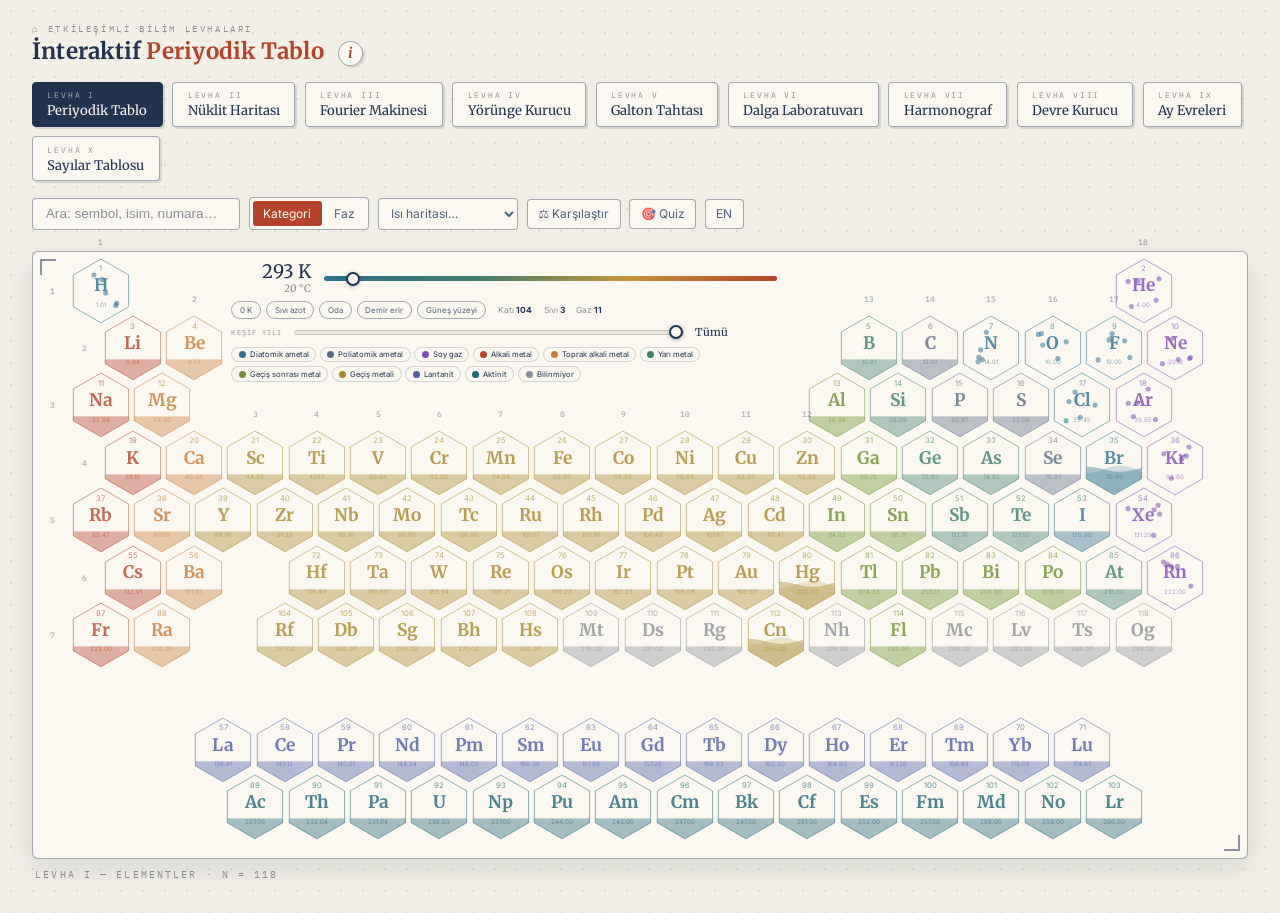
==== commit 1e07947c: "Sayılar Tablosu kendi reposuna taşındı; nav'a Levha X sekmesi eklendi Uygulama artık hakanatas/sayil" ====
--- a/index.html
+++ b/index.html
@@ -60,6 +60,10 @@
     <a class="plate-tab page-link" href="https://hakanatas.github.io/ay-evreleri/">
       <span class="fig" data-i18n="fig9">Levha IX</span>
       <span class="lbl" data-i18n="tabAy">Ay Evreleri</span>
+    </a>
+    <a class="plate-tab page-link" href="https://hakanatas.github.io/sayilar-tablosu/">
+      <span class="fig" data-i18n="fig10">Levha X</span>
+      <span class="lbl" data-i18n="tabNum">Sayılar Tablosu</span>
     </a>
   </nav>
   <div class="controls">
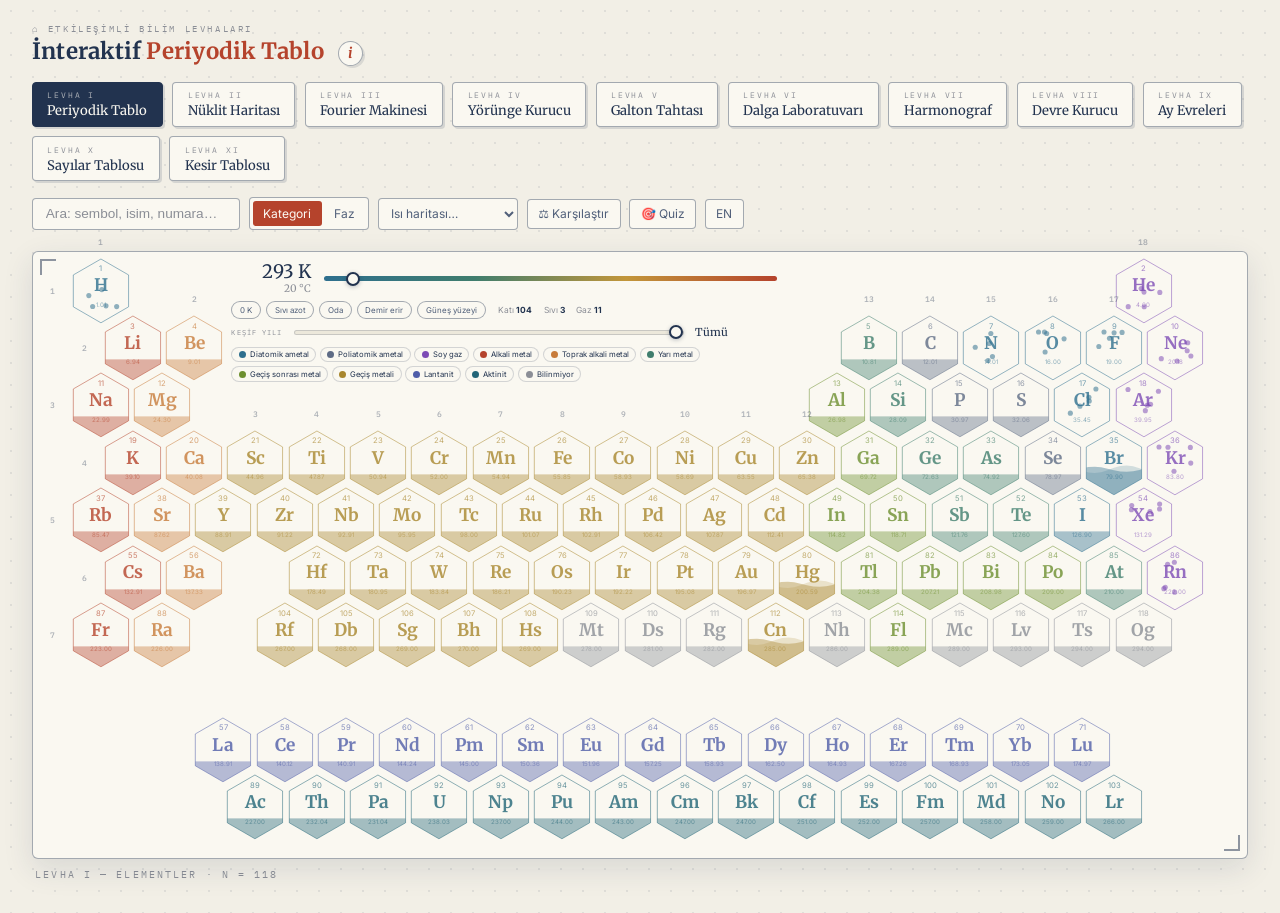
==== commit e91e1c09: "Gezinmeye Levha XI (Kesir Tablosu) sekmesi eklendi Co-Authored-By: Claude Fable 5 <noreply@anthropic" ====
--- a/index.html
+++ b/index.html
@@ -64,6 +64,10 @@
     <a class="plate-tab page-link" href="https://hakanatas.github.io/sayilar-tablosu/">
       <span class="fig" data-i18n="fig10">Levha X</span>
       <span class="lbl" data-i18n="tabNum">Sayılar Tablosu</span>
+    </a>
+    <a class="plate-tab page-link" href="https://hakanatas.github.io/kesir-tablosu/">
+      <span class="fig" data-i18n="fig11">Levha XI</span>
+      <span class="lbl" data-i18n="tabFrac">Kesir Tablosu</span>
     </a>
   </nav>
   <div class="controls">
